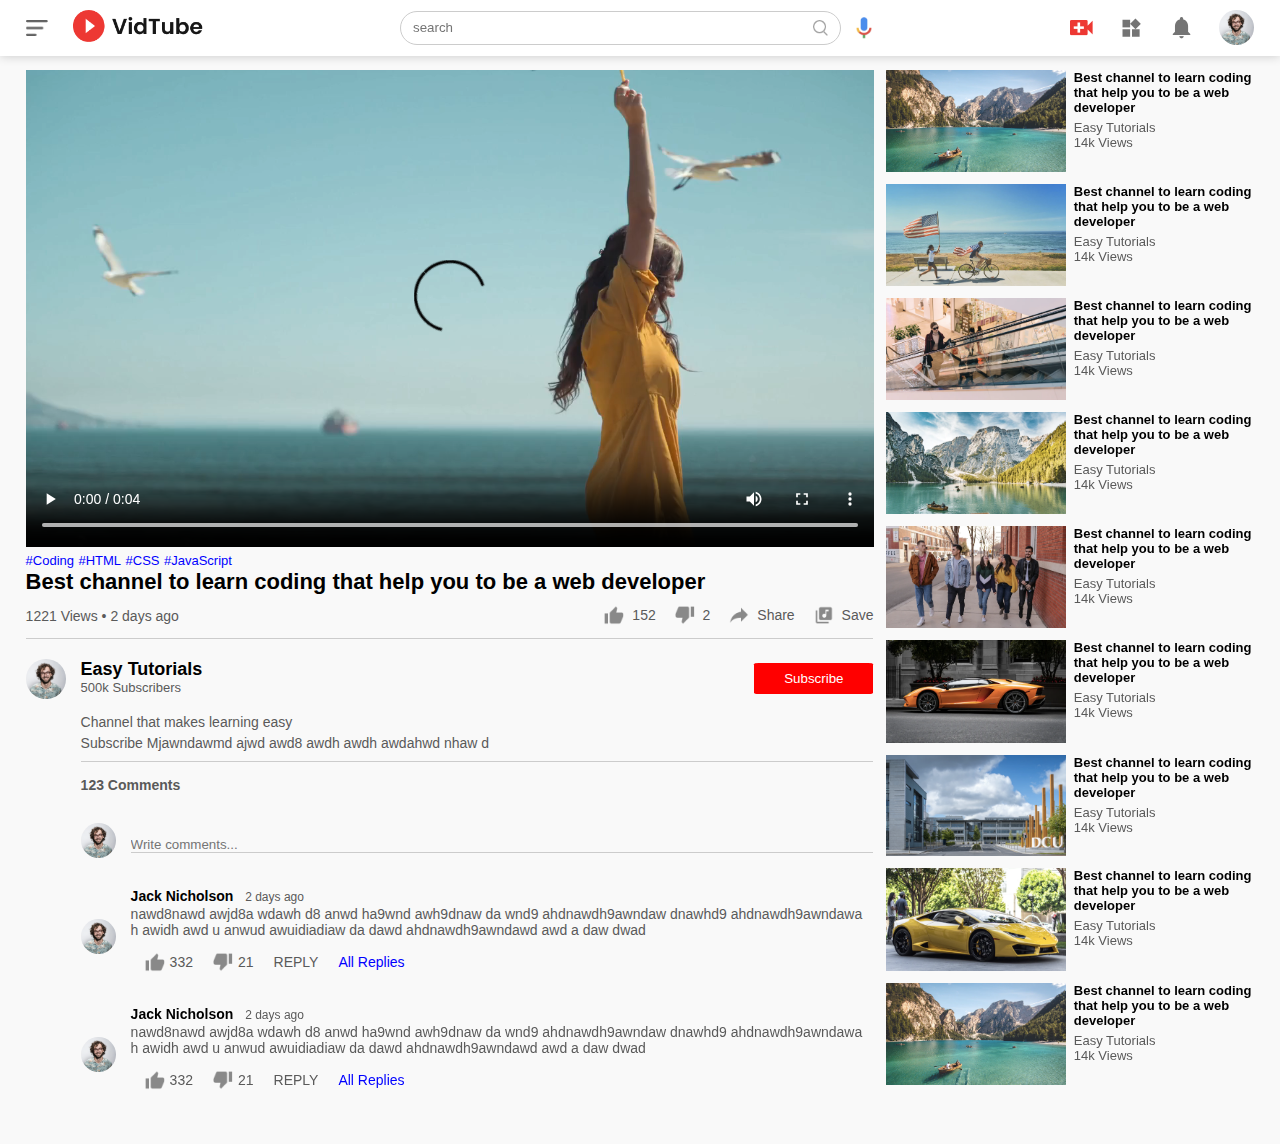
==== play-video.html @ 7280be1f "Add files via upload" ====
<!DOCTYPE html>
<html lang="en">
<head>
    <meta charset="UTF-8">
    <meta http-equiv="X-UA-Compatible" content="IE=edge">
    <meta name="viewport" content="width=device-width, initial-scale=1.0">
    <title>Play Video</title>
    <link rel="stylesheet" href="css/style.css">

</head>
<body>
     <!-- nav start -->
     <nav class="flex-div">
        <div class="nav-left flex-div">
            <img src="images/menu.png" class="menu-icon" alt="">
            <a href="index.html"><img src="images/logo.png" class="logo" alt=""></a> 
        </div>
        <div class="nav-middle flex-div">
            <div class="search-box flex-div">
                <input type="text" placeholder="search">
                <img src="images/search.png" alt="">
            </div>
            <img src="images/voice-search.png" class="mic-icon" alt="">
        </div>
        <div class="nav-right flex-div">
            <img src="images/upload.png" alt="">
            <img src="images/more.png" alt="">
            <img src="images/notification.png" alt="">
            <img class="user-icon" src="images/Jack.png" alt="">
        </div>
    </nav>
    <!-- nav end -->
    <!-- main strt -->
    <div class="container play-container">
        <div class="row">
            <div class="play-video">
                <video controls autoplay>
                    <source src="images/video.mp4" type="video/mp4">
                </video>
                <div class="tags">
                    <a href="">#Coding</a>
                    <a href="">#HTML</a>
                    <a href="">#CSS</a>
                    <a href="">#JavaScript</a>
                </div>
                <h3>Best channel to learn coding that help you to be a web developer</h3>
                <div class="play-video-info">
                    <p>1221 Views &bull; 2 days ago</p>
                    <div>
                        <a href=""><img src="images/like.png" alt="">152</a>
                        <a href=""><img src="images/dislike.png" alt="">2</a>
                        <a href=""><img src="images/share.png" alt="">Share</a>
                        <a href=""><img src="images/save.png" alt="">Save</a>
                    </div>
                </div>
                <hr>
                <div class="publisher">
                    <img src="images/Jack.png" alt="">
                    <div>
                        <p>Easy Tutorials</p>
                        <span>500k Subscribers</span>
                    </div>
                    <button type="button">Subscribe</button>
                </div>
                <div class="vid-description">
                    <p>Channel that makes learning easy</p>
                    <p>Subscribe Mjawndawmd ajwd  awd8 awdh awdh awdahwd nhaw d</p>
                    <hr>
                    <h4>123 Comments</h4>
                    <div class="add-comment">
                        <img src="images/Jack.png" alt="">
                        <input type="text" placeholder="Write comments...">
                    </div>
                    <div class="old-comment">
                        <img src="images/Jack.png" alt="">
                        <div>
                            <h3>Jack Nicholson <span>2 days ago</span></h3>
                            <p>nawd8nawd awjd8a wdawh d8 anwd ha9wnd awh9dnaw da wnd9 ahdnawdh9awndaw dnawhd9 ahdnawdh9awndawa h
                                awidh awd u anwud awuidiadiaw da dawd ahdnawdh9awndawd awd 
                                a daw dwad</p>
                                <div class="comment-action">
                                    <img src="images/like.png" alt="">
                                    <span>332</span>
                                    <img src="images/dislike.png" alt="">
                                    <span>21</span>
                                    <span>REPLY</span>
                                    <a href="">All Replies</a>
                                </div>
                        </div>
                    </div>
                    <div class="old-comment">
                        <img src="images/Jack.png" alt="">
                        <div>
                            <h3>Jack Nicholson <span>2 days ago</span></h3>
                            <p>nawd8nawd awjd8a wdawh d8 anwd ha9wnd awh9dnaw da wnd9 ahdnawdh9awndaw dnawhd9 ahdnawdh9awndawa h
                                awidh awd u anwud awuidiadiaw da dawd ahdnawdh9awndawd awd 
                                a daw dwad</p>
                                <div class="comment-action">
                                    <img src="images/like.png" alt="">
                                    <span>332</span>
                                    <img src="images/dislike.png" alt="">
                                    <span>21</span>
                                    <span>REPLY</span>
                                    <a href="">All Replies</a>
                                </div>
                        </div>
                    </div>
                </div>

            </div>
            <div class="right-sidebar">
                <div class="side-video-list">
                    <a href="" class="small-thumbnail"><img src="images/thumbnail1.png" alt=""></a> 
                    <div class="vid-info">
                        <a href="">Best channel to learn coding that help you to be a web developer </a>
                        <p>Easy Tutorials</p>
                        <p>14k Views</p>
                    </div>
                </div>
                <div class="side-video-list">
                    <a href="" class="small-thumbnail"><img src="images/thumbnail2.png" alt=""></a> 
                    <div class="vid-info">
                        <a href="">Best channel to learn coding that help you to be a web developer </a>
                        <p>Easy Tutorials</p>
                        <p>14k Views</p>
                    </div>
                </div>
                <div class="side-video-list">
                    <a href="" class="small-thumbnail"><img src="images/thumbnail3.png" alt=""></a> 
                    <div class="vid-info">
                        <a href="">Best channel to learn coding that help you to be a web developer </a>
                        <p>Easy Tutorials</p>
                        <p>14k Views</p>
                    </div>
                </div>
                <div class="side-video-list">
                    <a href="" class="small-thumbnail"><img src="images/thumbnail4.png" alt=""></a> 
                    <div class="vid-info">
                        <a href="">Best channel to learn coding that help you to be a web developer </a>
                        <p>Easy Tutorials</p>
                        <p>14k Views</p>
                    </div>
                </div>
                <div class="side-video-list">
                    <a href="" class="small-thumbnail"><img src="images/thumbnail5.png" alt=""></a> 
                    <div class="vid-info">
                        <a href="">Best channel to learn coding that help you to be a web developer </a>
                        <p>Easy Tutorials</p>
                        <p>14k Views</p>
                    </div>
                </div>
                <div class="side-video-list">
                    <a href="" class="small-thumbnail"><img src="images/thumbnail6.png" alt=""></a> 
                    <div class="vid-info">
                        <a href="">Best channel to learn coding that help you to be a web developer </a>
                        <p>Easy Tutorials</p>
                        <p>14k Views</p>
                    </div>
                </div>
                <div class="side-video-list">
                    <a href="" class="small-thumbnail"><img src="images/thumbnail7.png" alt=""></a> 
                    <div class="vid-info">
                        <a href="">Best channel to learn coding that help you to be a web developer </a>
                        <p>Easy Tutorials</p>
                        <p>14k Views</p>
                    </div>
                </div>
                <div class="side-video-list">
                    <a href="" class="small-thumbnail"><img src="images/thumbnail8.png" alt=""></a> 
                    <div class="vid-info">
                        <a href="">Best channel to learn coding that help you to be a web developer </a>
                        <p>Easy Tutorials</p>
                        <p>14k Views</p>
                    </div>
                </div>
                <div class="side-video-list">
                    <a href="" class="small-thumbnail"><img src="images/thumbnail1.png" alt=""></a> 
                    <div class="vid-info">
                        <a href="">Best channel to learn coding that help you to be a web developer </a>
                        <p>Easy Tutorials</p>
                        <p>14k Views</p>
                    </div>
                </div>
            </div>
        </div>
    </div>
    <!-- main end -->
</body>
</html>
---- css/style.css ----
* {
    margin: 0;
    padding: 0;
    /* font-family: 'poppins', sans-serif; */
    font-family: Roboto, Arial, sans-serif;
    box-shadow: border-box;
}
a{
    text-decoration: none;
    color: #5a5a5a;
}
img{
    cursor: pointer;
}
.flex-div{
    display: flex;
    align-items: center;
}
/* nav start */
nav{
    padding: 10px 2%;
    justify-content: space-between;
    box-shadow: 0 0 10px rgba(0, 0, 0, 0.2);
    background-color: #fff;
    /* position: sticky; */
    position: fixed;
    width: 96%;
    top: 10;
    z-index: 10;
}
.nav-right img{
    width: 25px;
    margin-right: 25px;
}
.nav-right .user-icon {
    width: 35px;
    border-radius: 50%;
    margin-right: 0;
}
.nav-left .menu-icon{
    width: 22px;
    margin-right: 25px;
}
.nav-left .logo{
    width: 130px;
}
.nav-middle .mic-icon{
    width: 16px;
}
.nav-middle .search-box{
    border: 1px solid #ccc;
    margin-right: 15px;
    padding: 8px 12px;
    border-radius: 25px;
}
.nav-middle .search-box input{
    width: 400px;
    border: 0;
    outline: 0;
    background: transparent;
}
.nav-middle .search-box img{
    width: 15px;
}
/* nav end */
/* sidebar start */
.sidebar{
    background: #fff;
    width: 15%;
    height: 100vh;
    position: fixed;
    top: 0;
    padding-left: 2%;
    padding-top: 80px;
}
.shortcut-links a img{
    width: 20px;
    margin-right: 20px;
}
.shortcut-links a {
    display: flex;
    align-items: center;
    margin-bottom: 20px;
    width: fit-content;
    flex-wrap: wrap;
}
.shortcut-links a:first-child{
    color: #ed3833
}
.sidebar hr{
    border: 0;
    height: 1px;
    background: #ccc;
    width: 85%;
}
.subscribed-list h3{
    font-size: 13px;
    margin: 20px 0;
    color: #5a5a5a;
}
.subscribed-list a{
    display: flex;
    align-items: center;
    margin-bottom: 20px;
    width: fit-content;
    flex-wrap: wrap;
}
.subscribed-list a img{
    width: 25px;
    border-radius: 50%;
    margin-right: 20px;
}
.small-sidebar {
    width: 4%;
}
.small-sidebar a p{
    display: none;
}
.small-sidebar h3{
    display: none;
}
.small-sidebar hr{
    width: 40%;
    margin-bottom: 25px;
}
.mobile-sidebar{

}
/* sidebar end */
/* main start */
.container{
    background: #f9f9f9;
    padding-left: 17%;
    padding-right: 2%;
    padding-top: 70px;
    padding-bottom: 20px;
}
.large-container{
    padding-left: 6%;
}
.banner{
    width: 100%;
}
.banner img{
    width: 100%;
    border-radius: 8px;
}
.list-container{
    display: grid;
    grid-template-columns: repeat(auto-fit, minmax(250px, 1fr));
    grid-column-gap: 16px;
    grid-row-gap: 30px;
    margin-top: 15px;
}
.vid-list .thumbnail{
    width: 100%;
    border-radius: 5px;
}
.vid-list .flex-div{
    align-items: flex-start;
    margin-top: 7%;
}
.vid-list .flex-div img{
    width: 35px;
    margin-right: 10px;
    border-radius: 150%;
}
.vid-info{
    color: #5a5a5a;
    font-size: 13px;
}
.vid-info a{
    color: #000;
    font-weight: 600;
    display: block;
    margin-bottom: 5px;
}
@media (max-width: 900px){
    .menu-icon{
        /* display: none; */
    }
    .sidebar{
        display: none;
    }
    .container, .large-container{
        padding-left: 5%;
        padding-right: 5%;
    }
    .nav-right img{
        display: none;
    }
    .nav-right .user-icon{
        display: block;
        width: 30px;
    }
    .nav-middle .search-box input{
        width: 100px;
    }
    .nav-middle .mic-icon{
        display: none;
    }
    .logo{
        width: 90px;
    }
}
/* play video page */
.play-container{
    padding-left: 2%;
}
.row{
    display: flex;
    justify-content: space-between;
    flex-wrap: wrap;
}
.play-video{
    flex-basis: 69%;
}
.right-sidebar{
    flex-basis: 30%;
}
.play-video video{
    width: 100%;
}
.side-video-list{
    display: flex;
    justify-content: space-between;
    margin-bottom: 8px;
}
.side-video-list img{
    width: 100%;
}
.side-video-list .small-thumbnail{
    flex-basis: 49%;
}
.side-video-list .vid-info{
    flex-basis: 49%;
}
.play-video .tags a{
    color: #0000ff;
    font-size: 13px;
}
.play-video h3{
    font-weight: 600;
    font-size: 22px;
}
.play-video .play-video-info{
    display: flex;
    align-items: center;
    justify-content: space-between;
    flex-wrap: wrap;
    margin-top: 10px;
    font-size: 14px;
    color: #5a5a5a;
} 
.play-video .play-video-info a img{
    width: 20px;
    margin-right: 8px;
}
.play-video .play-video-info a{
    display: inline-flex;
    align-items: center;
    margin-left: 15px;
}
.play-video hr{
    border: 0;
    height: 1px;
    background: #ccc;
    margin: 10px 0;
}
.publisher{
    display: flex;
    align-items: center;
    margin-top: 20px;
}
.publisher div{
    flex: 1;   
    line-height: 18px; 
}
.publisher img{
    width: 40px;
    border-radius: 50%;
    margin-right: 15px;
}
.publisher div p{
    color: #000;
    font-weight: 600;
    font-size: 18px;
}
.publisher div span{
    font-size: 13px;
    color: #5a5a5a;
}
.publisher button{
    background: red;
    color: #fff;
    padding: 8px 30px;
    border: 0;
    outline: 0;
    border-radius: 4%;
    cursor: pointer;
}
.vid-description{
    padding-left: 55px;
    margin: 15px 0;
}
.vid-description p{
    font-size: 14px;
    margin-bottom: 5px;
    color: #5a5a5a;
}
.vid-description h4{
    font-size: 14px;
    color: #5a5a5a;
    margin-top: 15px;
}
.add-comment{
    display: flex;
    align-items: center;
    margin: 30px 0;
}
.add-comment img{
    width: 35px;
    border-radius: 50%;
    margin-right: 15px;
}
.add-comment input{
    border: 0;
    outline: 0;
    border-bottom: 1px solid #ccc;
    width: 100%;
    padding-top: 10px;
    background: transparent;
}
.old-comment{
    display: flex;
    align-items: center;
    margin: 20px 0;
}
.old-comment img{
    width: 35px;
    border-radius: 50%;
    margin-right: 15px;
}
.old-comment h3{
    font-size: 14px;
    margin-bottom: 2px;
}
.old-comment h3 span{
    font-size: 12px;
    color: #5a5a5a;
    font-weight: 500;
    margin-left: 8px;
}
.old-comment .comment-action{
    display: flex;
    align-items: center;
    margin: 14px;
    font-size: 14px;
}
.old-comment .comment-action img{
    border-radius: 0;
    width: 20px;
    margin-right: 5px; 
}
.old-comment .comment-action span{
    margin-right: 20px;
    color: #5a5a5a;
}
.old-comment .comment-action a{
    color: #0000ff;
}

@media (max-width: 900px){
    .play-video{
        flex-basis: 100%;
    }
    .right-sidebar{
        flex-basis: 100%;
    }
    .play-container{
        padding-left: 5%;
    }
    .vid-description{
        padding-left: 0;
    }
    .play-video .play-video-info a{
        margin-left: 0;
        margin-right: 15px;
        margin-top: 15px;
    }
}
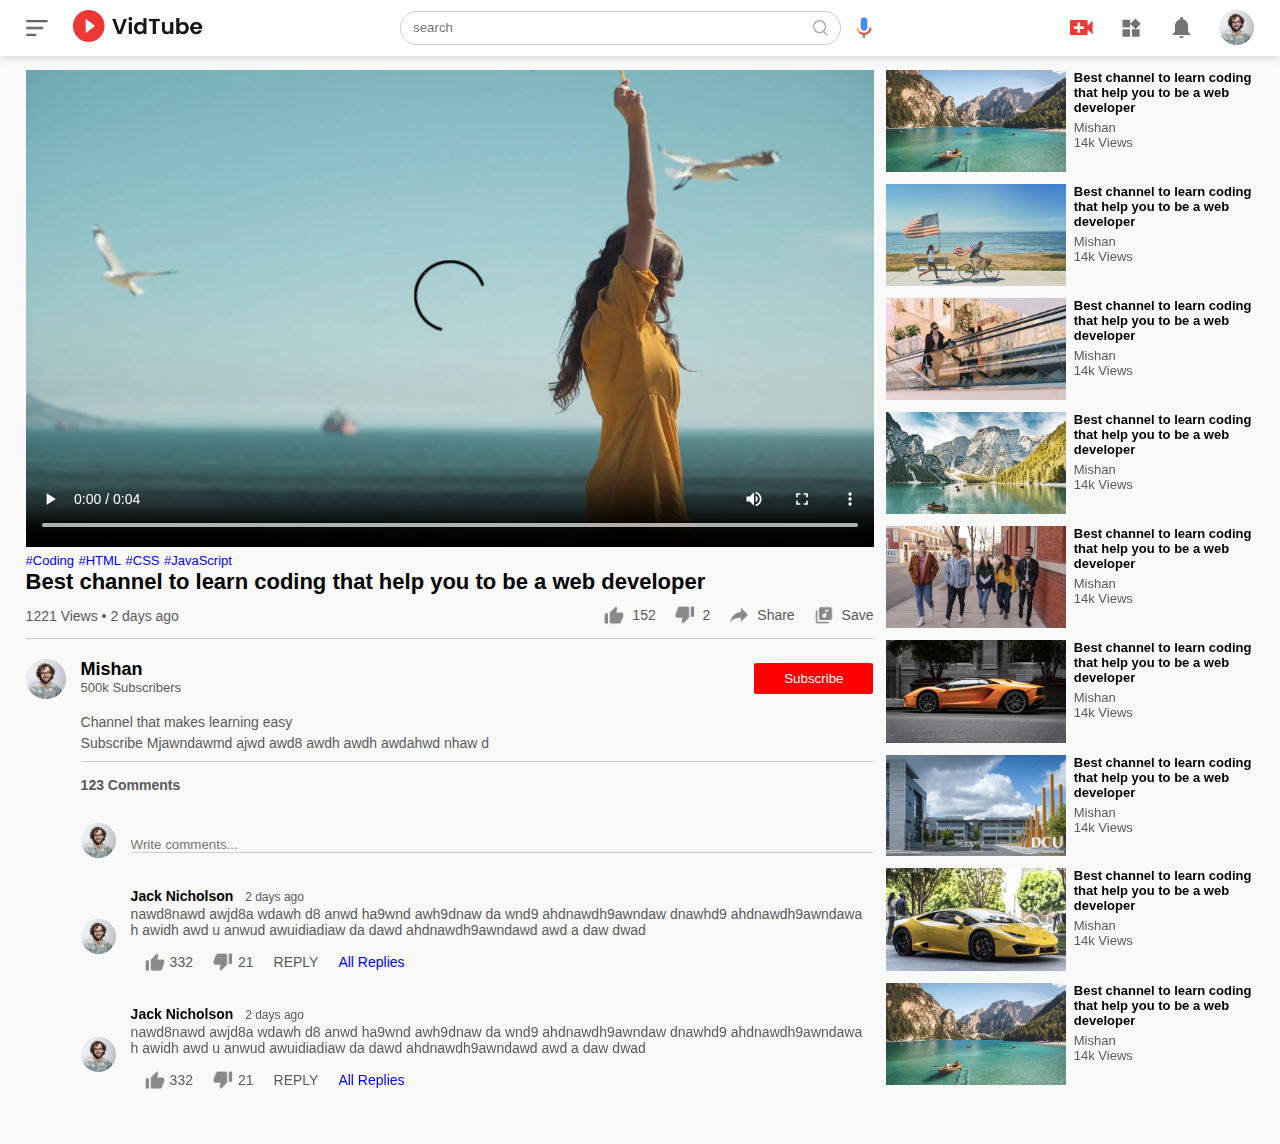
==== commit 94655b51: "Update play-video.html" ====
--- a/play-video.html
+++ b/play-video.html
@@ -57,7 +57,7 @@
                 <div class="publisher">
                     <img src="images/Jack.png" alt="">
                     <div>
-                        <p>Easy Tutorials</p>
+                        <p>Mishan</p>
                         <span>500k Subscribers</span>
                     </div>
                     <button type="button">Subscribe</button>
@@ -113,7 +113,7 @@
                     <a href="" class="small-thumbnail"><img src="images/thumbnail1.png" alt=""></a> 
                     <div class="vid-info">
                         <a href="">Best channel to learn coding that help you to be a web developer </a>
-                        <p>Easy Tutorials</p>
+                        <p>Mishan</p>
                         <p>14k Views</p>
                     </div>
                 </div>
@@ -121,7 +121,7 @@
                     <a href="" class="small-thumbnail"><img src="images/thumbnail2.png" alt=""></a> 
                     <div class="vid-info">
                         <a href="">Best channel to learn coding that help you to be a web developer </a>
-                        <p>Easy Tutorials</p>
+                        <p>Mishan</p>
                         <p>14k Views</p>
                     </div>
                 </div>
@@ -129,7 +129,7 @@
                     <a href="" class="small-thumbnail"><img src="images/thumbnail3.png" alt=""></a> 
                     <div class="vid-info">
                         <a href="">Best channel to learn coding that help you to be a web developer </a>
-                        <p>Easy Tutorials</p>
+                        <p>Mishan</p>
                         <p>14k Views</p>
                     </div>
                 </div>
@@ -137,7 +137,7 @@
                     <a href="" class="small-thumbnail"><img src="images/thumbnail4.png" alt=""></a> 
                     <div class="vid-info">
                         <a href="">Best channel to learn coding that help you to be a web developer </a>
-                        <p>Easy Tutorials</p>
+                        <p>Mishan</p>
                         <p>14k Views</p>
                     </div>
                 </div>
@@ -145,7 +145,7 @@
                     <a href="" class="small-thumbnail"><img src="images/thumbnail5.png" alt=""></a> 
                     <div class="vid-info">
                         <a href="">Best channel to learn coding that help you to be a web developer </a>
-                        <p>Easy Tutorials</p>
+                        <p>Mishan</p>
                         <p>14k Views</p>
                     </div>
                 </div>
@@ -153,7 +153,7 @@
                     <a href="" class="small-thumbnail"><img src="images/thumbnail6.png" alt=""></a> 
                     <div class="vid-info">
                         <a href="">Best channel to learn coding that help you to be a web developer </a>
-                        <p>Easy Tutorials</p>
+                        <p>Mishan</p>
                         <p>14k Views</p>
                     </div>
                 </div>
@@ -161,7 +161,7 @@
                     <a href="" class="small-thumbnail"><img src="images/thumbnail7.png" alt=""></a> 
                     <div class="vid-info">
                         <a href="">Best channel to learn coding that help you to be a web developer </a>
-                        <p>Easy Tutorials</p>
+                        <p>Mishan</p>
                         <p>14k Views</p>
                     </div>
                 </div>
@@ -169,7 +169,7 @@
                     <a href="" class="small-thumbnail"><img src="images/thumbnail8.png" alt=""></a> 
                     <div class="vid-info">
                         <a href="">Best channel to learn coding that help you to be a web developer </a>
-                        <p>Easy Tutorials</p>
+                        <p>Mishan</p>
                         <p>14k Views</p>
                     </div>
                 </div>
@@ -177,7 +177,7 @@
                     <a href="" class="small-thumbnail"><img src="images/thumbnail1.png" alt=""></a> 
                     <div class="vid-info">
                         <a href="">Best channel to learn coding that help you to be a web developer </a>
-                        <p>Easy Tutorials</p>
+                        <p>Mishan</p>
                         <p>14k Views</p>
                     </div>
                 </div>
@@ -186,4 +186,4 @@
     </div>
     <!-- main end -->
 </body>
-</html>+</html>
